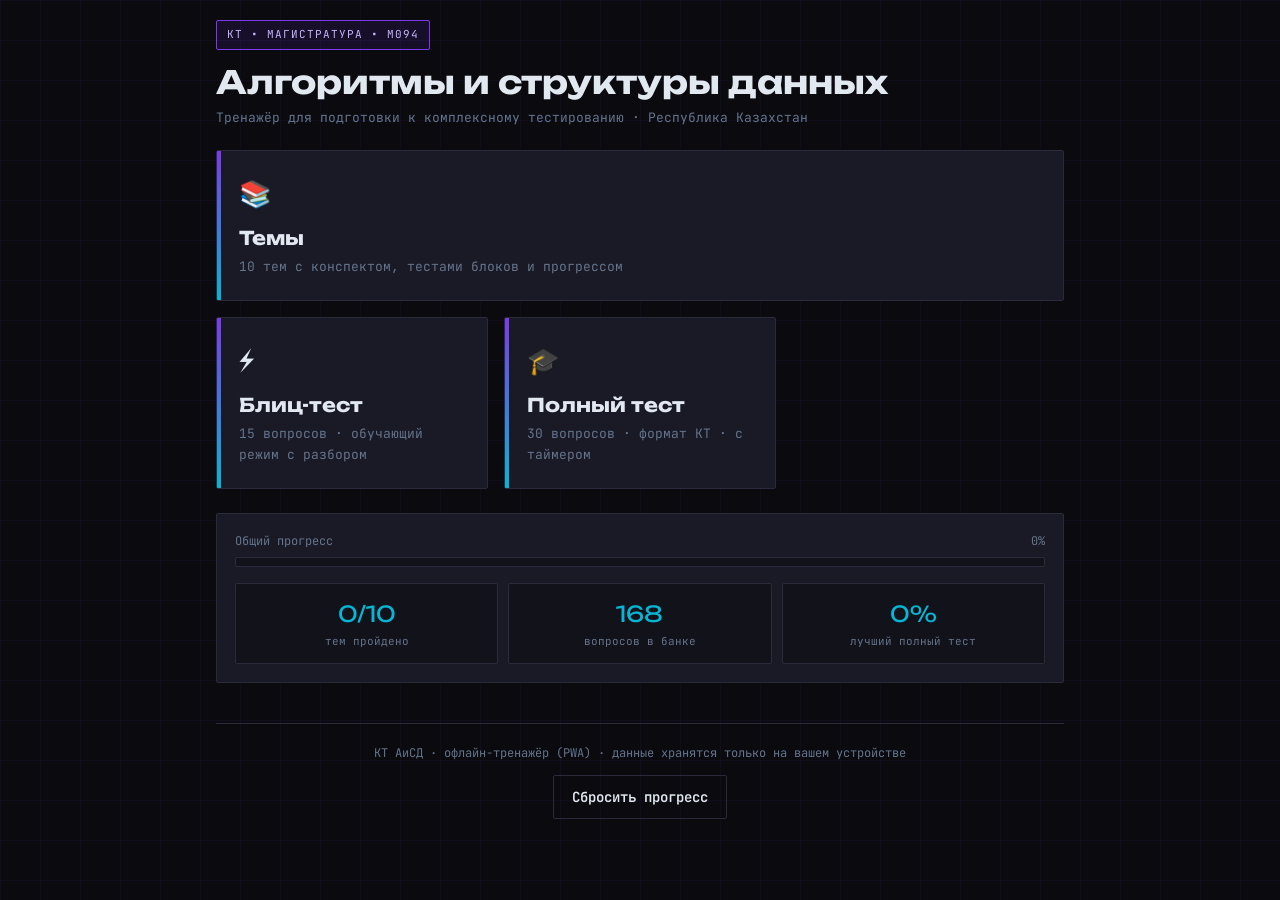
==== index.html @ 3e674fd8 "First commit" ====
<!DOCTYPE html>
<html lang="ru">
<head>
  <meta charset="UTF-8" />
  <meta name="viewport" content="width=device-width, initial-scale=1, viewport-fit=cover" />
  <title>КТ • Алгоритмы и структуры данных</title>
  <meta name="description" content="Подготовка к КТ в магистратуру РК, М094 — Алгоритмы и структуры данных." />

  <link rel="manifest" href="manifest.json" />
  <meta name="theme-color" content="#7c3aed" />
  <link rel="apple-touch-icon" href="icons/apple-touch-icon.png" />
  <meta name="apple-mobile-web-app-capable" content="yes" />
  <meta name="apple-mobile-web-app-title" content="КТ АиСД" />
  <meta name="apple-mobile-web-app-status-bar-style" content="black-translucent" />

  <link rel="preconnect" href="https://fonts.googleapis.com" />
  <link rel="preconnect" href="https://fonts.gstatic.com" crossorigin />
  <link href="https://fonts.googleapis.com/css2?family=JetBrains+Mono:wght@400;600;700&family=Unbounded:wght@600;700&display=swap" rel="stylesheet" />
  <link rel="stylesheet" href="css/styles.css" />
</head>
<body>
  <main class="container">
    <header>
      <span class="badge">КТ • Магистратура • М094</span>
      <h1 style="margin-top:12px">Алгоритмы и структуры данных</h1>
      <p class="subtitle">Тренажёр для подготовки к комплексному тестированию · Республика Казахстан</p>
    </header>

    <nav class="menu-grid">
      <a class="menu-card full" href="topics.html">
        <span class="mc-icon">📚</span>
        <div class="mc-title">Темы</div>
        <div class="mc-desc">10 тем с конспектом, тестами блоков и прогрессом</div>
      </a>
      <a class="menu-card" href="quiz.html?mode=blitz&count=15">
        <span class="mc-icon">⚡</span>
        <div class="mc-title">Блиц-тест</div>
        <div class="mc-desc">15 вопросов · обучающий режим с разбором</div>
      </a>
      <a class="menu-card" href="quiz.html?mode=full&count=30">
        <span class="mc-icon">🎓</span>
        <div class="mc-title">Полный тест</div>
        <div class="mc-desc">30 вопросов · формат КТ · с таймером</div>
      </a>
    </nav>

    <section class="card" style="margin-top:24px">
      <div class="progress-label"><span>Общий прогресс</span><span id="overall-pct">—</span></div>
      <div class="progress"><span id="overall-bar" style="width:0%"></span></div>
      <div class="stats">
        <div class="stat"><div class="num" id="stat-topics">—</div><div class="lbl">тем пройдено</div></div>
        <div class="stat"><div class="num" id="stat-questions">—</div><div class="lbl">вопросов в банке</div></div>
        <div class="stat"><div class="num" id="stat-best">—</div><div class="lbl">лучший полный тест</div></div>
      </div>
    </section>

    <footer class="footer">
      <div>КТ АиСД · офлайн-тренажёр (PWA) · данные хранятся только на вашем устройстве</div>
      <button class="btn btn-ghost" type="button" id="reset-btn">Сбросить прогресс</button>
    </footer>
  </main>

  <script type="module">
    import { loadTopicsWithCounts, loadQuestions } from './js/data-loader.js';
    import { computeOverallPercent, countCompletedTopics, getFullTestBest, resetAllProgress } from './js/progress.js';
    import './js/app.js'; // регистрирует service worker

    async function render() {
      try {
        const [topics, questions] = await Promise.all([loadTopicsWithCounts(), loadQuestions()]);
        const overall = computeOverallPercent(topics);
        document.getElementById('overall-pct').textContent = overall + '%';
        document.getElementById('overall-bar').style.width = overall + '%';
        document.getElementById('stat-topics').textContent = countCompletedTopics(topics) + '/' + topics.length;
        document.getElementById('stat-questions').textContent = questions.length;
        document.getElementById('stat-best').textContent = Math.round(getFullTestBest() * 100) + '%';
      } catch (e) {
        document.getElementById('overall-pct').textContent = 'ошибка';
        console.error(e);
      }
    }

    document.getElementById('reset-btn').addEventListener('click', () => {
      if (confirm('Сбросить весь прогресс (прочитанные блоки и результаты)?')) {
        resetAllProgress();
        render();
      }
    });

    render();
  </script>
</body>
</html>
---- css/styles.css ----
/* ============================================================
   КТ • Алгоритмы и структуры данных — дизайн-система
   Тёмная «техно»-тема. Только статика, без зависимостей.
   ============================================================ */

:root {
  --bg: #0a0a0f;
  --surface: #12121a;
  --card: #1a1a26;
  --border: #2a2a3a;
  --accent: #7c3aed;
  --accent2: #06b6d4;
  --green: #10b981;
  --red: #ef4444;
  --yellow: #f59e0b;
  --text: #e2e8f0;
  --muted: #64748b;

  --radius: 2px;
  --gap: 16px;
  --maxw: 880px;
  --tap: 44px; /* минимальный тач-таргет */

  --font-body: 'JetBrains Mono', ui-monospace, 'Cascadia Code', Consolas, monospace;
  --font-head: 'Unbounded', var(--font-body);
}

* { box-sizing: border-box; }

html { -webkit-text-size-adjust: 100%; }

body {
  margin: 0;
  background: var(--bg);
  color: var(--text);
  font-family: var(--font-body);
  font-size: 15px;
  line-height: 1.6;
  min-height: 100vh;
  -webkit-font-smoothing: antialiased;
  overflow-x: hidden;
}

/* Анимированная сетка на фоне */
body::before {
  content: "";
  position: fixed;
  inset: 0;
  z-index: -1;
  background-image:
    linear-gradient(rgba(124, 58, 237, 0.06) 1px, transparent 1px),
    linear-gradient(90deg, rgba(124, 58, 237, 0.06) 1px, transparent 1px);
  background-size: 40px 40px;
  animation: gridmove 24s linear infinite;
  pointer-events: none;
}
@keyframes gridmove {
  from { background-position: 0 0, 0 0; }
  to   { background-position: 40px 40px, 40px 40px; }
}
@media (prefers-reduced-motion: reduce) {
  body::before { animation: none; }
}

/* ---------- Layout ---------- */
.container {
  max-width: var(--maxw);
  margin: 0 auto;
  padding: 20px 16px 80px;
}

.topbar {
  position: sticky;
  top: 0;
  z-index: 30;
  display: flex;
  align-items: center;
  gap: 12px;
  padding: 12px 16px;
  background: rgba(10, 10, 15, 0.82);
  backdrop-filter: blur(10px);
  -webkit-backdrop-filter: blur(10px);
  border-bottom: 1px solid var(--border);
}
.topbar .back {
  display: inline-flex;
  align-items: center;
  justify-content: center;
  min-width: var(--tap);
  min-height: var(--tap);
  color: var(--text);
  text-decoration: none;
  font-size: 20px;
  border: 1px solid var(--border);
  border-radius: var(--radius);
  background: var(--card);
}
.topbar .title {
  font-family: var(--font-head);
  font-size: 14px;
  font-weight: 600;
  letter-spacing: 0.3px;
  overflow: hidden;
  text-overflow: ellipsis;
  white-space: nowrap;
}

/* ---------- Typography ---------- */
h1, h2, h3 { font-family: var(--font-head); line-height: 1.25; font-weight: 700; }
h1 { font-size: clamp(22px, 5vw, 32px); margin: 0 0 6px; }
h2 { font-size: clamp(18px, 4vw, 22px); margin: 22px 0 10px; }
h3 { font-size: 16px; margin: 16px 0 8px; color: var(--accent2); }
a { color: var(--accent2); }
.muted { color: var(--muted); }
.center { text-align: center; }

.badge {
  display: inline-block;
  font-size: 11px;
  letter-spacing: 1px;
  text-transform: uppercase;
  padding: 5px 10px;
  border: 1px solid var(--accent);
  border-radius: var(--radius);
  color: #c4b5fd;
  background: rgba(124, 58, 237, 0.12);
}

.subtitle { color: var(--muted); margin: 4px 0 0; font-size: 13px; }

/* ---------- Cards ---------- */
.card {
  background: var(--card);
  border: 1px solid var(--border);
  border-radius: var(--radius);
  padding: 18px;
  margin-bottom: var(--gap);
  transition: border-color .2s ease, transform .2s ease, box-shadow .2s ease;
}
.card:hover { border-color: var(--accent); }

/* Большие кнопки-карточки главного меню */
.menu-grid { display: grid; gap: var(--gap); margin-top: 22px; }
.menu-card {
  display: block;
  text-decoration: none;
  color: var(--text);
  background: var(--card);
  border: 1px solid var(--border);
  border-radius: var(--radius);
  padding: 22px;
  min-height: var(--tap);
  position: relative;
  overflow: hidden;
  transition: border-color .2s, transform .15s, box-shadow .2s;
}
.menu-card::after {
  content: "";
  position: absolute;
  left: 0; top: 0; bottom: 0;
  width: 4px;
  background: linear-gradient(180deg, var(--accent), var(--accent2));
}
.menu-card:hover { border-color: var(--accent); transform: translateY(-2px); box-shadow: 0 8px 30px rgba(124,58,237,.18); }
.menu-card:active { transform: translateY(0); }
.menu-card .mc-title { font-family: var(--font-head); font-size: 19px; font-weight: 700; margin-bottom: 4px; }
.menu-card .mc-desc { color: var(--muted); font-size: 13px; }
.menu-card .mc-icon { font-size: 26px; margin-bottom: 8px; display: block; }

/* ---------- Buttons ---------- */
.btn {
  display: inline-flex;
  align-items: center;
  justify-content: center;
  gap: 8px;
  min-height: var(--tap);
  padding: 12px 18px;
  font-family: var(--font-body);
  font-size: 14px;
  font-weight: 600;
  color: var(--text);
  background: var(--surface);
  border: 1px solid var(--border);
  border-radius: var(--radius);
  cursor: pointer;
  text-decoration: none;
  transition: border-color .2s, background .2s, transform .1s;
  -webkit-tap-highlight-color: transparent;
}
.btn:hover { border-color: var(--accent); }
.btn:active { transform: scale(.98); }
.btn:disabled { opacity: .4; cursor: not-allowed; }
.btn-primary {
  background: linear-gradient(135deg, var(--accent), var(--accent2));
  border: none;
  color: #fff;
}
.btn-primary:hover { filter: brightness(1.08); }
.btn-ghost { background: transparent; }
.btn-block { width: 100%; }
.btn-row { display: flex; gap: 12px; flex-wrap: wrap; }

/* ---------- Progress bar ---------- */
.progress {
  height: 10px;
  background: var(--surface);
  border: 1px solid var(--border);
  border-radius: var(--radius);
  overflow: hidden;
}
.progress > span {
  display: block;
  height: 100%;
  width: 0;
  background: linear-gradient(90deg, var(--accent), var(--accent2));
  transition: width .4s ease;
}
.progress-label {
  display: flex;
  justify-content: space-between;
  font-size: 12px;
  color: var(--muted);
  margin-bottom: 6px;
}

/* ---------- Stats grid ---------- */
.stats { display: grid; grid-template-columns: repeat(3, 1fr); gap: 10px; margin-top: 16px; }
.stat {
  background: var(--surface);
  border: 1px solid var(--border);
  border-radius: var(--radius);
  padding: 12px;
  text-align: center;
}
.stat .num { font-family: var(--font-head); font-size: 22px; color: var(--accent2); }
.stat .lbl { font-size: 11px; color: var(--muted); margin-top: 2px; }

/* ---------- Topic list ---------- */
.topic-card { display: block; text-decoration: none; color: var(--text); }
.topic-card .row { display: flex; align-items: baseline; gap: 10px; }
.topic-card .tnum {
  font-family: var(--font-head);
  font-size: 13px;
  color: var(--accent);
  border: 1px solid var(--border);
  border-radius: var(--radius);
  padding: 2px 8px;
  flex: 0 0 auto;
}
.topic-card .ttitle { font-weight: 600; font-size: 15px; }
.topic-card .meta { font-size: 12px; color: var(--muted); margin-top: 8px; display: flex; gap: 14px; flex-wrap: wrap; }

/* ---------- Markdown content ---------- */
.md { font-size: 14.5px; }
.md p { margin: 10px 0; }
.md ul, .md ol { padding-left: 22px; margin: 10px 0; }
.md li { margin: 4px 0; }
.md strong { color: #fff; }
.md code {
  font-family: var(--font-body);
  background: var(--bg);
  border: 1px solid var(--border);
  border-radius: var(--radius);
  padding: 1px 5px;
  font-size: 13px;
  color: var(--accent2);
}
.md pre {
  background: var(--bg);
  border: 1px solid var(--border);
  border-left: 3px solid var(--accent);
  border-radius: var(--radius);
  padding: 12px 14px;
  overflow-x: auto;
  margin: 12px 0;
  -webkit-overflow-scrolling: touch;
}
.md pre code { background: none; border: none; padding: 0; color: var(--text); white-space: pre; }
.md table { border-collapse: collapse; width: 100%; margin: 12px 0; font-size: 13px; display: block; overflow-x: auto; }
.md th, .md td { border: 1px solid var(--border); padding: 6px 10px; text-align: left; }
.md th { background: var(--surface); color: var(--accent2); }
.md h3 { color: var(--accent2); }

/* ---------- Block (topic page) ---------- */
.block {
  background: var(--card);
  border: 1px solid var(--border);
  border-radius: var(--radius);
  padding: 18px;
  margin-bottom: var(--gap);
}
.block-head { display: flex; align-items: center; gap: 10px; justify-content: space-between; }
.block-head h2 { margin: 0; font-size: 17px; }
.read-flag {
  font-size: 11px;
  color: var(--green);
  border: 1px solid var(--green);
  border-radius: var(--radius);
  padding: 2px 8px;
  white-space: nowrap;
  opacity: 0;
  transition: opacity .3s;
}
.block.read .read-flag { opacity: 1; }
.block-actions { display: flex; gap: 10px; flex-wrap: wrap; margin-top: 14px; }

.notice {
  background: rgba(245, 158, 11, 0.1);
  border: 1px solid var(--yellow);
  border-radius: var(--radius);
  padding: 12px 14px;
  font-size: 13px;
  color: #fcd34d;
  margin-bottom: var(--gap);
}

.sticky-cta {
  position: sticky;
  top: 64px;
  z-index: 20;
  background: rgba(10, 10, 15, 0.9);
  backdrop-filter: blur(8px);
  -webkit-backdrop-filter: blur(8px);
  padding: 12px 0;
  margin-bottom: 8px;
}

/* ---------- Quiz ---------- */
.quiz-head {
  display: flex;
  align-items: center;
  justify-content: space-between;
  gap: 12px;
  margin-bottom: 12px;
}
.timer { font-family: var(--font-head); font-size: 16px; color: var(--accent2); }
.timer.warn { color: var(--yellow); }
.timer.danger { color: var(--red); animation: pulse 1s infinite; }
@keyframes pulse { 50% { opacity: .5; } }

.q-text { font-size: 16px; line-height: 1.5; margin: 12px 0 16px; }
.q-fig-note {
  font-size: 12px;
  color: var(--yellow);
  border: 1px dashed var(--yellow);
  border-radius: var(--radius);
  padding: 6px 10px;
  margin-bottom: 12px;
}

.options { display: grid; gap: 10px; }
.option {
  display: flex;
  align-items: center;
  gap: 12px;
  width: 100%;
  text-align: left;
  min-height: var(--tap);
  padding: 12px 14px;
  background: var(--surface);
  border: 1px solid var(--border);
  border-radius: var(--radius);
  color: var(--text);
  font-family: var(--font-body);
  font-size: 14px;
  cursor: pointer;
  transition: border-color .15s, background .15s;
  -webkit-tap-highlight-color: transparent;
}
.option:hover { border-color: var(--accent); }
.option .letter {
  flex: 0 0 auto;
  width: 28px; height: 28px;
  display: inline-flex; align-items: center; justify-content: center;
  border: 1px solid var(--border);
  border-radius: var(--radius);
  font-weight: 700;
  color: var(--accent);
}
.option .otext { flex: 1; }
.option.selected { border-color: var(--accent); background: rgba(124, 58, 237, 0.14); }
.option.selected .letter { background: var(--accent); color: #fff; border-color: var(--accent); }
.option.correct { border-color: var(--green); background: rgba(16, 185, 129, 0.14); }
.option.correct .letter { background: var(--green); color: #04231a; border-color: var(--green); }
.option.wrong { border-color: var(--red); background: rgba(239, 68, 68, 0.14); }
.option.wrong .letter { background: var(--red); color: #2a0606; border-color: var(--red); }
.option:disabled { cursor: default; }

.explain {
  margin-top: 14px;
  padding: 14px;
  background: var(--surface);
  border: 1px solid var(--border);
  border-left: 3px solid var(--accent2);
  border-radius: var(--radius);
  font-size: 13.5px;
}
.explain .lbl { color: var(--accent2); font-weight: 700; display: block; margin-bottom: 6px; font-size: 12px; text-transform: uppercase; letter-spacing: 1px; }
.code-block {
  font-family: var(--font-body);
  background: var(--bg);
  border: 1px solid var(--border);
  border-left: 3px solid var(--accent);
  border-radius: var(--radius);
  padding: 12px 14px;
  overflow-x: auto;
  white-space: pre;
  font-size: 13px;
  margin: 10px 0;
  -webkit-overflow-scrolling: touch;
}

.quiz-nav { display: flex; justify-content: space-between; gap: 12px; margin-top: 20px; }

/* ---------- Result screen ---------- */
.result-score {
  font-family: var(--font-head);
  font-size: 52px;
  text-align: center;
  background: linear-gradient(135deg, var(--accent), var(--accent2));
  -webkit-background-clip: text;
  background-clip: text;
  -webkit-text-fill-color: transparent;
  margin: 8px 0;
}
.result-sub { text-align: center; color: var(--muted); margin-bottom: 18px; }
.review-item {
  border: 1px solid var(--border);
  border-radius: var(--radius);
  padding: 14px;
  margin-bottom: 12px;
  background: var(--card);
}
.review-item.ok { border-left: 3px solid var(--green); }
.review-item.no { border-left: 3px solid var(--red); }
.review-item .ri-q { font-weight: 600; margin-bottom: 8px; }
.review-item .ri-tag { font-size: 11px; padding: 2px 7px; border-radius: var(--radius); margin-left: 6px; }
.ri-tag.ok { color: var(--green); border: 1px solid var(--green); }
.ri-tag.no { color: var(--red); border: 1px solid var(--red); }
.ri-ans { font-size: 13px; margin: 3px 0; }

/* ---------- Footer / settings ---------- */
.footer { margin-top: 40px; padding-top: 20px; border-top: 1px solid var(--border); text-align: center; font-size: 12px; color: var(--muted); }
.footer .btn { margin-top: 12px; }

.loading, .error-box { text-align: center; padding: 40px 16px; color: var(--muted); }
.error-box { color: var(--red); }
.spinner {
  width: 34px; height: 34px; margin: 0 auto 14px;
  border: 3px solid var(--border);
  border-top-color: var(--accent);
  border-radius: 50%;
  animation: spin .8s linear infinite;
}
@keyframes spin { to { transform: rotate(360deg); } }

/* iOS standalone safe areas */
@supports (padding: max(0px)) {
  .topbar { padding-top: max(12px, env(safe-area-inset-top)); }
  .container { padding-bottom: max(80px, env(safe-area-inset-bottom)); }
}

@media (min-width: 620px) {
  .menu-grid { grid-template-columns: repeat(3, 1fr); }
  .menu-card.full { grid-column: 1 / -1; }
}
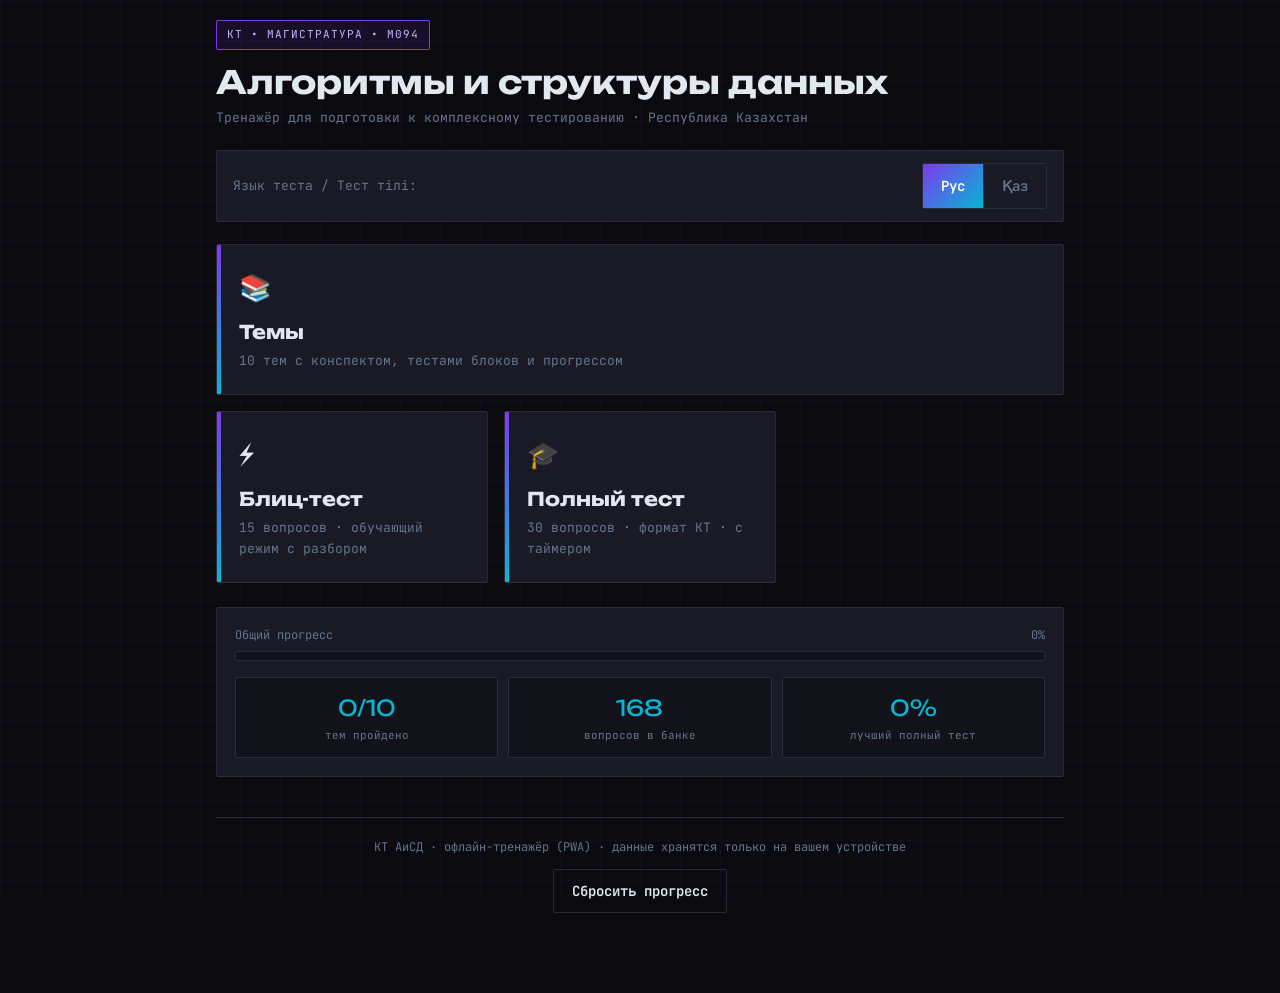
==== commit 14ae3c25: "Добавлен выбор языка (рус/каз) для блица и полного теста - data/ads_question_kz_bank.json: казахский" ====
--- a/index.html
+++ b/index.html
@@ -26,18 +26,26 @@
       <p class="subtitle">Тренажёр для подготовки к комплексному тестированию · Республика Казахстан</p>
     </header>
 
+    <div class="lang-switch" role="group" aria-label="Язык теста">
+      <span class="lang-switch-label">Язык теста / Тест тілі:</span>
+      <div class="seg">
+        <button type="button" class="seg-btn" data-lang="ru">Рус</button>
+        <button type="button" class="seg-btn" data-lang="kk">Қаз</button>
+      </div>
+    </div>
+
     <nav class="menu-grid">
       <a class="menu-card full" href="topics.html">
         <span class="mc-icon">📚</span>
         <div class="mc-title">Темы</div>
         <div class="mc-desc">10 тем с конспектом, тестами блоков и прогрессом</div>
       </a>
-      <a class="menu-card" href="quiz.html?mode=blitz&count=15">
+      <a class="menu-card" id="card-blitz" href="quiz.html?mode=blitz&count=15">
         <span class="mc-icon">⚡</span>
         <div class="mc-title">Блиц-тест</div>
         <div class="mc-desc">15 вопросов · обучающий режим с разбором</div>
       </a>
-      <a class="menu-card" href="quiz.html?mode=full&count=30">
+      <a class="menu-card" id="card-full" href="quiz.html?mode=full&count=30">
         <span class="mc-icon">🎓</span>
         <div class="mc-title">Полный тест</div>
         <div class="mc-desc">30 вопросов · формат КТ · с таймером</div>
@@ -61,9 +69,26 @@
   </main>
 
   <script type="module">
-    import { loadTopicsWithCounts, loadQuestions } from './js/data-loader.js';
+    import { loadTopicsWithCounts, loadQuestions, normalizeLang } from './js/data-loader.js';
     import { computeOverallPercent, countCompletedTopics, getFullTestBest, resetAllProgress } from './js/progress.js';
     import './js/app.js'; // регистрирует service worker
+
+    /* ---------- Выбор языка теста (блиц / полный) ---------- */
+    const LANG_KEY = 'kt-quiz-lang';
+    function getLang() { return normalizeLang(localStorage.getItem(LANG_KEY) || 'ru'); }
+    function applyLang(lang) {
+      lang = normalizeLang(lang);
+      localStorage.setItem(LANG_KEY, lang);
+      document.querySelectorAll('.seg-btn').forEach((b) =>
+        b.classList.toggle('active', b.dataset.lang === lang)
+      );
+      document.getElementById('card-blitz').href = `quiz.html?mode=blitz&count=15&lang=${lang}`;
+      document.getElementById('card-full').href = `quiz.html?mode=full&count=30&lang=${lang}`;
+    }
+    document.querySelectorAll('.seg-btn').forEach((b) =>
+      b.addEventListener('click', () => applyLang(b.dataset.lang))
+    );
+    applyLang(getLang());
 
     async function render() {
       try {
--- a/css/styles.css
+++ b/css/styles.css
@@ -140,6 +140,39 @@
 .card:hover { border-color: var(--accent); }
 
 /* Большие кнопки-карточки главного меню */
+/* ---------- Переключатель языка теста ---------- */
+.lang-switch {
+  display: flex;
+  align-items: center;
+  justify-content: space-between;
+  gap: 12px;
+  flex-wrap: wrap;
+  margin-top: 22px;
+  padding: 12px 16px;
+  background: var(--card);
+  border: 1px solid var(--border);
+  border-radius: var(--radius);
+}
+.lang-switch-label { color: var(--muted); font-size: 13px; }
+.seg { display: inline-flex; border: 1px solid var(--border); border-radius: var(--radius); overflow: hidden; }
+.seg-btn {
+  min-height: var(--tap);
+  padding: 8px 18px;
+  font-family: var(--font-body);
+  font-size: 14px;
+  font-weight: 600;
+  color: var(--muted);
+  background: transparent;
+  border: none;
+  cursor: pointer;
+  transition: background .15s, color .15s;
+}
+.seg-btn + .seg-btn { border-left: 1px solid var(--border); }
+.seg-btn.active {
+  color: #fff;
+  background: linear-gradient(135deg, var(--accent), var(--accent2));
+}
+
 .menu-grid { display: grid; gap: var(--gap); margin-top: 22px; }
 .menu-card {
   display: block;
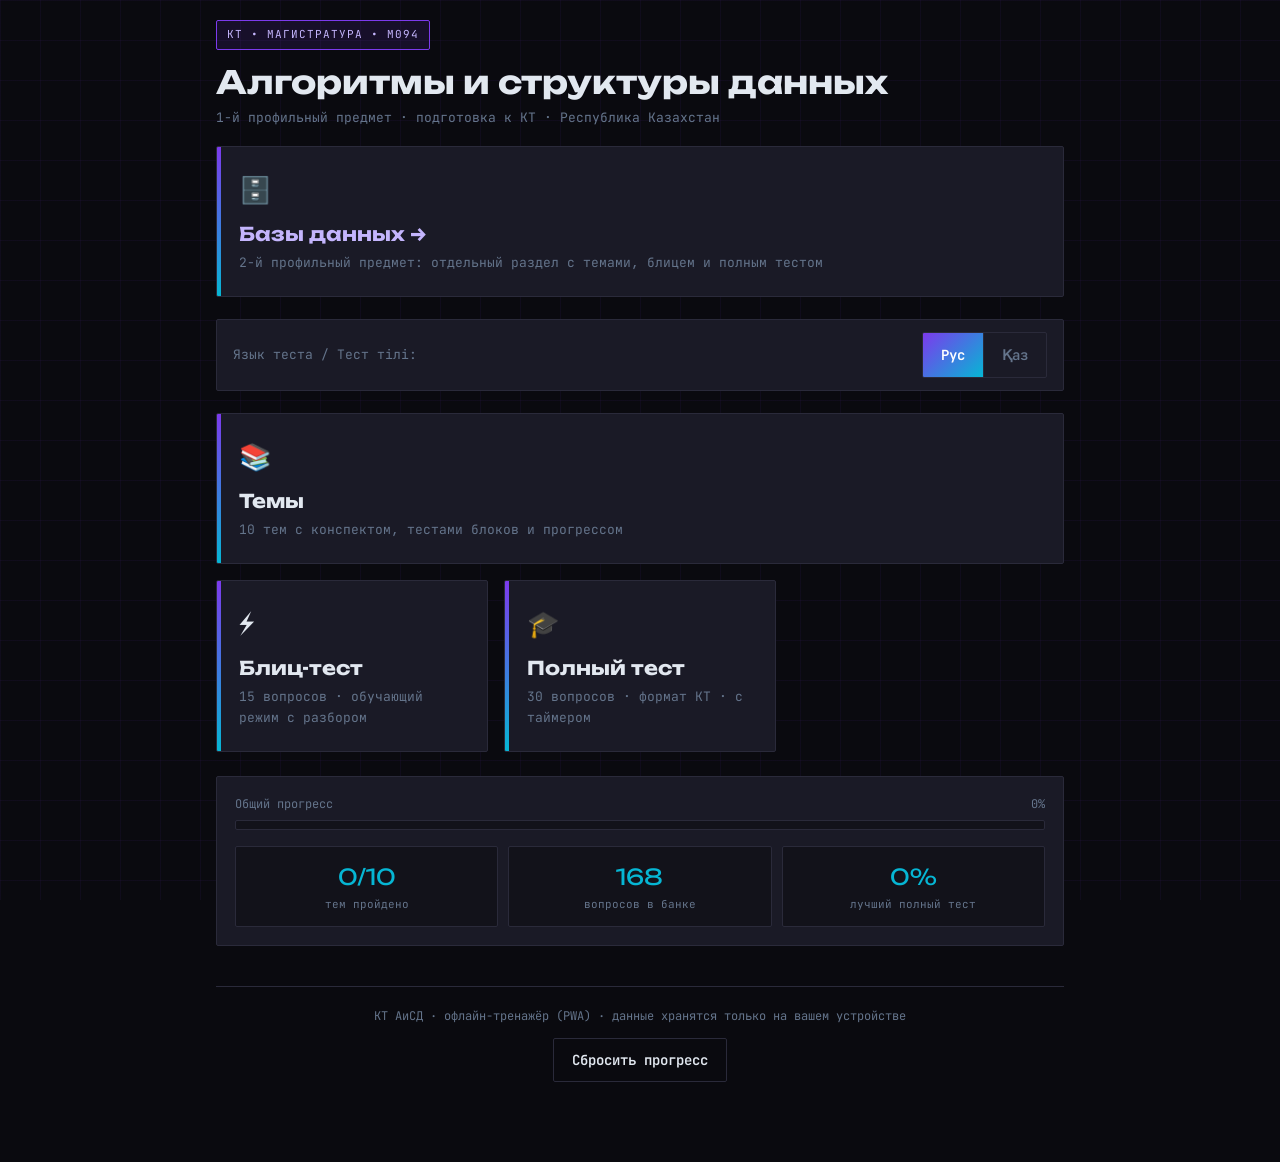
==== commit 94819cef: "Добавлен раздел «Базы данных» (16 тем, блиц и полный тест) Новый предмет db с той же архитектурой, ч" ====
--- a/index.html
+++ b/index.html
@@ -23,8 +23,14 @@
     <header>
       <span class="badge">КТ • Магистратура • М094</span>
       <h1 style="margin-top:12px">Алгоритмы и структуры данных</h1>
-      <p class="subtitle">Тренажёр для подготовки к комплексному тестированию · Республика Казахстан</p>
+      <p class="subtitle">1-й профильный предмет · подготовка к КТ · Республика Казахстан</p>
     </header>
+
+    <a class="menu-card full subject-link" href="databases.html">
+      <span class="mc-icon">🗄️</span>
+      <div class="mc-title">Базы данных →</div>
+      <div class="mc-desc">2-й профильный предмет: отдельный раздел с темами, блицем и полным тестом</div>
+    </a>
 
     <div class="lang-switch" role="group" aria-label="Язык теста">
       <span class="lang-switch-label">Язык теста / Тест тілі:</span>
--- a/css/styles.css
+++ b/css/styles.css
@@ -466,11 +466,27 @@
 }
 .review-item.ok { border-left: 3px solid var(--green); }
 .review-item.no { border-left: 3px solid var(--red); }
+.review-item.partial { border-left: 3px solid var(--yellow); }
 .review-item .ri-q { font-weight: 600; margin-bottom: 8px; }
-.review-item .ri-tag { font-size: 11px; padding: 2px 7px; border-radius: var(--radius); margin-left: 6px; }
+.review-item .ri-tag { font-size: 11px; padding: 2px 7px; border-radius: var(--radius); margin-left: 6px; white-space: nowrap; }
 .ri-tag.ok { color: var(--green); border: 1px solid var(--green); }
 .ri-tag.no { color: var(--red); border: 1px solid var(--red); }
+.ri-tag.partial { color: var(--yellow); border: 1px solid var(--yellow); }
 .ri-ans { font-size: 13px; margin: 3px 0; }
+
+/* подсказка для вопросов с множественным выбором (БД) */
+.q-multi-hint {
+  font-size: 12px;
+  color: var(--accent2);
+  border: 1px dashed var(--accent2);
+  border-radius: var(--radius);
+  padding: 6px 10px;
+  margin-bottom: 12px;
+}
+
+/* карточка перехода в другой раздел (предмет) */
+.subject-link { margin-top: 18px; }
+.subject-link .mc-title { color: #c4b5fd; }
 
 /* ---------- Footer / settings ---------- */
 .footer { margin-top: 40px; padding-top: 20px; border-top: 1px solid var(--border); text-align: center; font-size: 12px; color: var(--muted); }
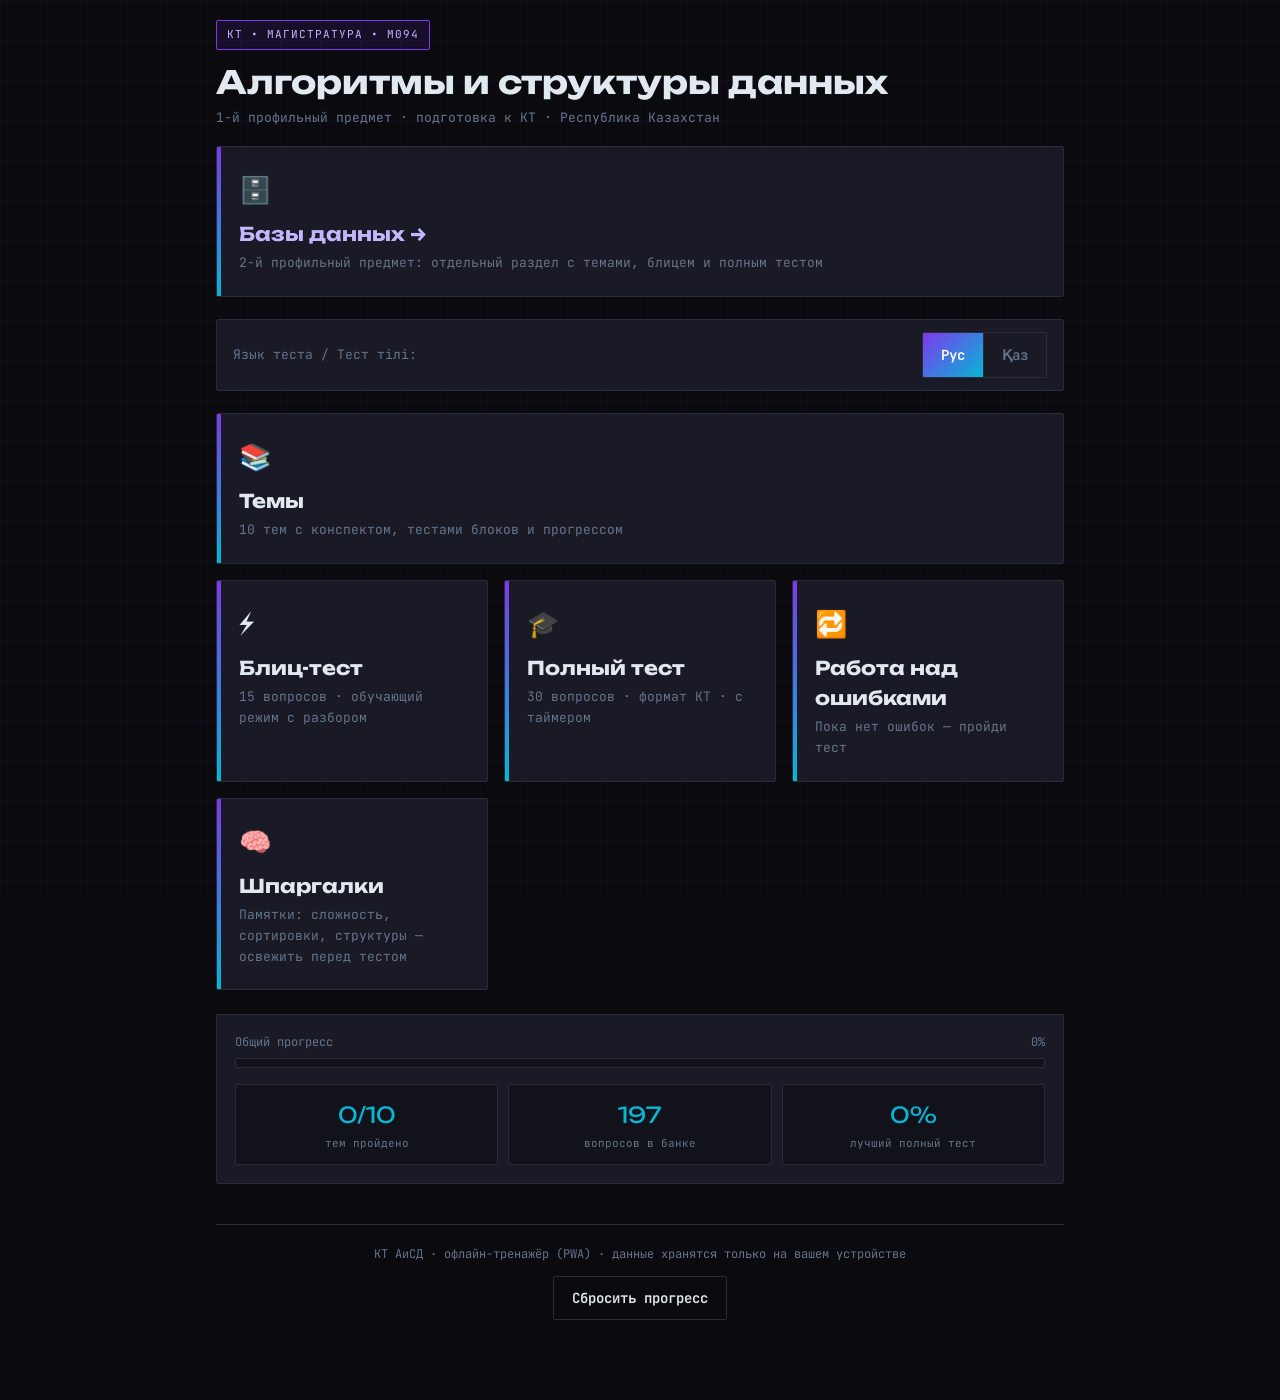
==== commit 426daf58: "Фичи подготовки: шпаргалки, работа над ошибками, перемешивание, горячие клавиши, история + CLAUDE.md" ====
--- a/index.html
+++ b/index.html
@@ -56,6 +56,16 @@
         <div class="mc-title">Полный тест</div>
         <div class="mc-desc">30 вопросов · формат КТ · с таймером</div>
       </a>
+      <a class="menu-card" id="card-mistakes" href="quiz.html?mode=mistakes&count=20">
+        <span class="mc-icon">🔁</span>
+        <div class="mc-title">Работа над ошибками</div>
+        <div class="mc-desc" id="mistakes-desc">Повтор вопросов, в которых ты ошибался</div>
+      </a>
+      <a class="menu-card" href="cheatsheets.html">
+        <span class="mc-icon">🧠</span>
+        <div class="mc-title">Шпаргалки</div>
+        <div class="mc-desc">Памятки: сложность, сортировки, структуры — освежить перед тестом</div>
+      </a>
     </nav>
 
     <section class="card" style="margin-top:24px">
@@ -68,6 +78,11 @@
       </div>
     </section>
 
+    <section class="card" id="history-card" style="margin-top:16px; display:none">
+      <div class="progress-label"><span>📊 Последние результаты</span><span id="hist-last">—</span></div>
+      <div class="hist-chart" id="hist-chart"></div>
+    </section>
+
     <footer class="footer">
       <div>КТ АиСД · офлайн-тренажёр (PWA) · данные хранятся только на вашем устройстве</div>
       <button class="btn btn-ghost" type="button" id="reset-btn">Сбросить прогресс</button>
@@ -76,8 +91,8 @@
 
   <script type="module">
     import { loadTopicsWithCounts, loadQuestions, normalizeLang } from './js/data-loader.js';
-    import { computeOverallPercent, countCompletedTopics, getFullTestBest, resetAllProgress } from './js/progress.js';
-    import './js/app.js'; // регистрирует service worker
+    import { computeOverallPercent, countCompletedTopics, getFullTestBest, resetAllProgress, getHistory, getMistakes } from './js/progress.js';
+    import { renderHistoryChart } from './js/app.js'; // + регистрирует service worker
 
     /* ---------- Выбор языка теста (блиц / полный) ---------- */
     const LANG_KEY = 'kt-quiz-lang';
@@ -105,6 +120,15 @@
         document.getElementById('stat-topics').textContent = countCompletedTopics(topics) + '/' + topics.length;
         document.getElementById('stat-questions').textContent = questions.length;
         document.getElementById('stat-best').textContent = Math.round(getFullTestBest() * 100) + '%';
+
+        renderHistoryChart(getHistory(), {
+          card: document.getElementById('history-card'),
+          chart: document.getElementById('hist-chart'),
+          last: document.getElementById('hist-last'),
+        });
+        const mc = getMistakes().length;
+        document.getElementById('mistakes-desc').textContent =
+          mc ? `${mc} вопрос${mc % 10 === 1 && mc % 100 !== 11 ? '' : 'ов'} на повтор` : 'Пока нет ошибок — пройди тест';
       } catch (e) {
         document.getElementById('overall-pct').textContent = 'ошибка';
         console.error(e);
--- a/css/styles.css
+++ b/css/styles.css
@@ -372,6 +372,18 @@
 @keyframes pulse { 50% { opacity: .5; } }
 
 .q-text { font-size: 16px; line-height: 1.5; margin: 12px 0 16px; }
+.q-figure {
+  margin: 14px 0;
+  text-align: center;
+}
+.q-figure img {
+  max-width: 100%;
+  height: auto;
+  border: 1px solid var(--border);
+  border-radius: var(--radius);
+  background: #fff;
+  padding: 8px;
+}
 .q-fig-note {
   font-size: 12px;
   color: var(--yellow);
@@ -380,6 +392,13 @@
   padding: 6px 10px;
   margin-bottom: 12px;
 }
+.q-figure figcaption {
+  font-size: 12.5px;
+  color: var(--muted);
+  margin-top: 6px;
+  line-height: 1.45;
+}
+.block-figure { margin: 16px 0; }
 
 .options { display: grid; gap: 10px; }
 .option {
@@ -430,20 +449,122 @@
 }
 .explain .lbl { color: var(--accent2); font-weight: 700; display: block; margin-bottom: 6px; font-size: 12px; text-transform: uppercase; letter-spacing: 1px; }
 .code-block {
-  font-family: var(--font-body);
+  font-family: ui-monospace, "SF Mono", "Cascadia Code", "JetBrains Mono", Consolas, "Liberation Mono", monospace;
   background: var(--bg);
   border: 1px solid var(--border);
   border-left: 3px solid var(--accent);
   border-radius: var(--radius);
   padding: 12px 14px;
   overflow-x: auto;
-  white-space: pre;
+  white-space: pre-wrap;
+  word-break: break-word;
+  line-height: 1.55;
   font-size: 13px;
   margin: 10px 0;
   -webkit-overflow-scrolling: touch;
 }
 
+/* таблица внутри текста вопроса */
+.q-table-wrap { overflow-x: auto; margin: 12px 0; -webkit-overflow-scrolling: touch; }
+.q-table {
+  border-collapse: collapse;
+  width: 100%;
+  font-size: 13.5px;
+}
+.q-table th, .q-table td {
+  border: 1px solid var(--border);
+  padding: 6px 10px;
+  text-align: left;
+  white-space: nowrap;
+}
+.q-table thead th {
+  background: var(--bg);
+  color: var(--accent2);
+  font-weight: 700;
+}
+
+/* навигатор по вопросам (переход на любой вопрос по номеру) */
+.qnav-grid { display: flex; flex-wrap: wrap; gap: 6px; margin: 14px 0 4px; }
+.qnav-cell {
+  min-width: 34px;
+  height: 34px;
+  padding: 0 6px;
+  border-radius: 8px;
+  border: 1px solid var(--border);
+  background: var(--card);
+  color: var(--muted);
+  font-size: 13px;
+  font-family: var(--font-body);
+  cursor: pointer;
+  transition: border-color .15s, color .15s, background .15s;
+}
+.qnav-cell:hover { border-color: var(--accent2); color: var(--text); }
+.qnav-cell.answered { color: var(--text); border-color: var(--accent2); background: rgba(6, 182, 212, 0.10); }
+.qnav-cell.current {
+  border-color: var(--accent);
+  color: var(--accent);
+  font-weight: 700;
+  box-shadow: 0 0 0 2px rgba(124, 58, 237, 0.30);
+}
+
 .quiz-nav { display: flex; justify-content: space-between; gap: 12px; margin-top: 20px; }
+
+/* подсказка по горячим клавишам */
+.kbd-hint { margin-top: 12px; font-size: 12px; text-align: center; }
+kbd {
+  font-family: var(--font-body);
+  font-size: 11px;
+  border: 1px solid var(--border);
+  border-bottom-width: 2px;
+  border-radius: 5px;
+  padding: 1px 5px;
+  background: var(--bg);
+  color: var(--text);
+}
+
+/* блок «повторить темы с ошибками» на экране результата */
+.review-topics { margin-top: 16px; }
+.topic-err-list { display: flex; flex-direction: column; gap: 6px; }
+.topic-err {
+  display: flex; align-items: center; justify-content: space-between; gap: 10px;
+  padding: 9px 12px; border: 1px solid var(--border); border-left: 3px solid var(--yellow);
+  border-radius: var(--radius); color: var(--text); text-decoration: none;
+}
+.topic-err:hover { border-color: var(--accent); }
+.topic-err .te-count { color: var(--yellow); font-size: 12px; white-space: nowrap; }
+
+/* мини-график истории результатов */
+.hist-chart {
+  display: flex; align-items: flex-end; gap: 5px;
+  height: 90px; margin-top: 10px;
+}
+.hist-bar {
+  flex: 1; min-width: 6px; border-radius: 4px 4px 0 0;
+  background: var(--muted); position: relative; display: flex; justify-content: center;
+  align-items: flex-start; transition: filter .15s;
+}
+.hist-bar span { font-size: 9px; color: var(--text); margin-top: -13px; opacity: .65; }
+.hist-bar.good { background: linear-gradient(180deg, var(--green), color-mix(in srgb, var(--green) 55%, transparent)); }
+.hist-bar.mid  { background: linear-gradient(180deg, var(--yellow), color-mix(in srgb, var(--yellow) 55%, transparent)); }
+.hist-bar.low  { background: linear-gradient(180deg, var(--red), color-mix(in srgb, var(--red) 55%, transparent)); }
+.hist-bar:hover { filter: brightness(1.15); }
+
+/* карточки-шпаргалки (cheatsheets.html) */
+.cheat-card {
+  border: 1px solid var(--border); border-radius: var(--radius);
+  background: var(--card); margin-bottom: 10px; overflow: hidden;
+}
+.cheat-card > summary {
+  cursor: pointer; list-style: none; padding: 14px 16px;
+  font-family: var(--font-head); font-size: 15px; font-weight: 600;
+  display: flex; align-items: center; gap: 10px;
+}
+.cheat-card > summary::-webkit-details-marker { display: none; }
+.cheat-card > summary::after { content: '▾'; margin-left: auto; color: var(--muted); transition: transform .15s; }
+.cheat-card[open] > summary::after { transform: rotate(180deg); }
+.cheat-card[open] > summary { border-bottom: 1px solid var(--border); }
+.cheat-card .cs-emoji { font-size: 18px; }
+.cheat-card .md { padding: 4px 16px 16px; }
 
 /* ---------- Result screen ---------- */
 .result-score {
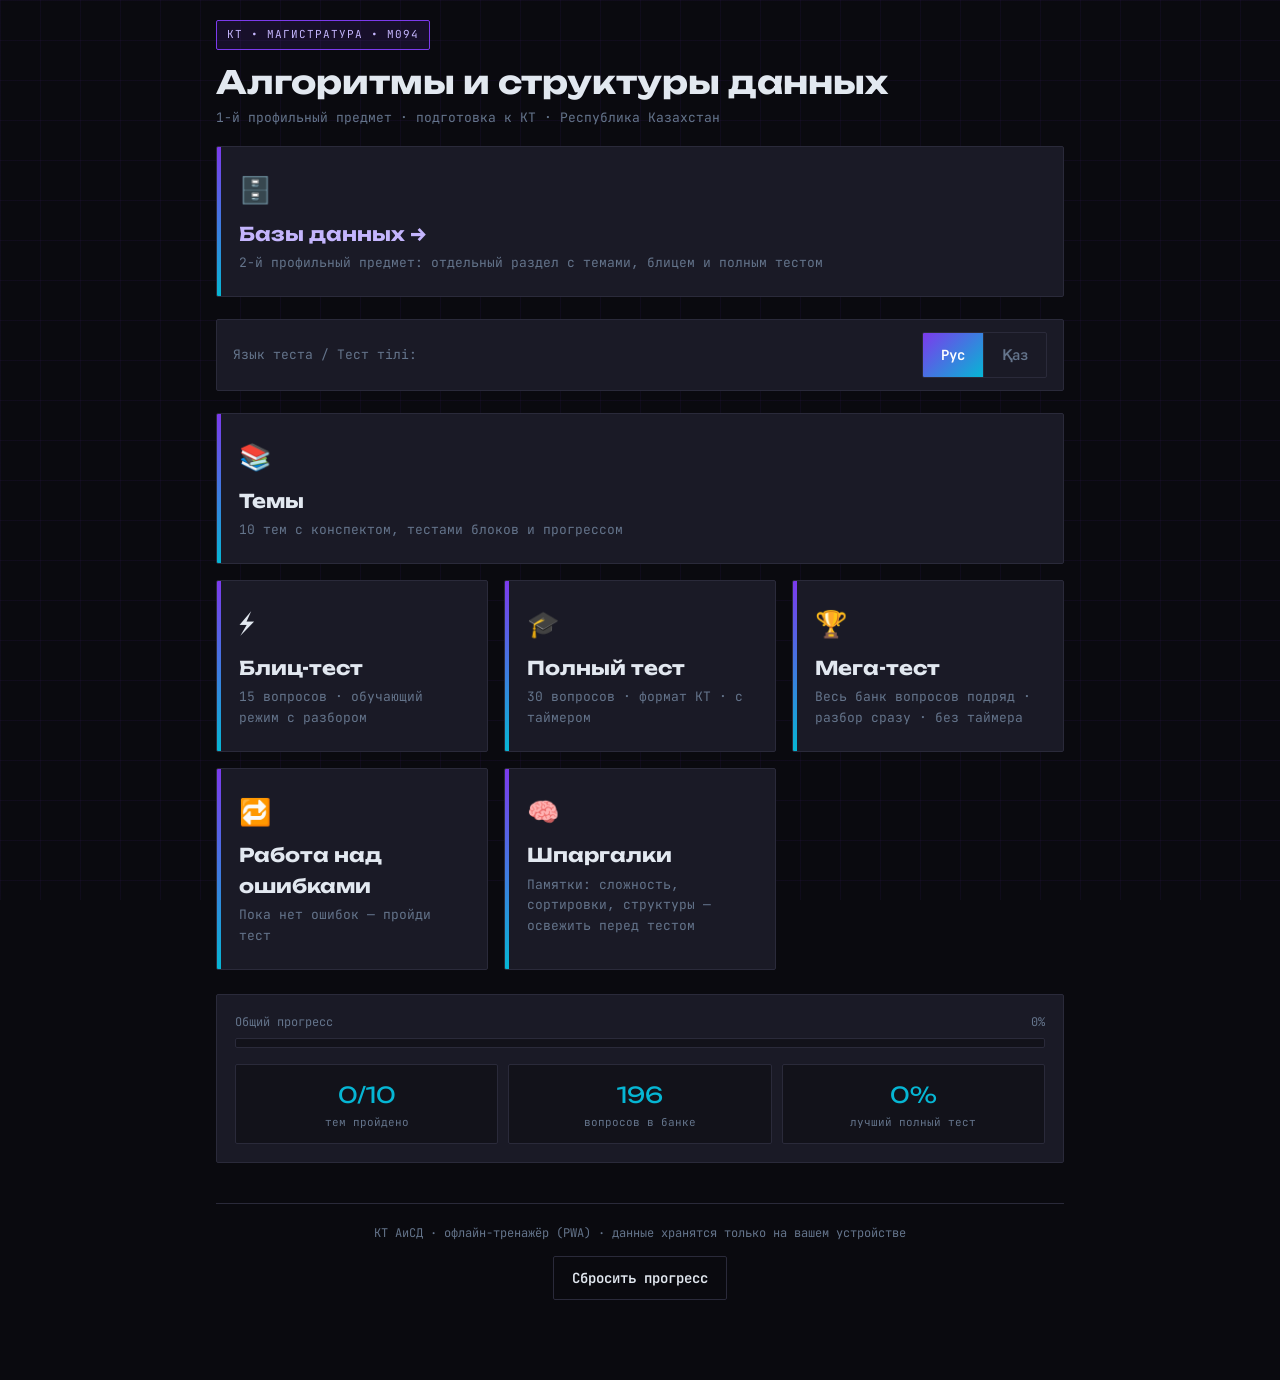
==== commit 93083042: "Мега-тест, анти-повтор в рандомайзере, шпаргалка O-нотации и правки банка Функции: - Новый режим «Ме" ====
--- a/index.html
+++ b/index.html
@@ -56,6 +56,11 @@
         <div class="mc-title">Полный тест</div>
         <div class="mc-desc">30 вопросов · формат КТ · с таймером</div>
       </a>
+      <a class="menu-card" id="card-mega" href="quiz.html?mode=mega">
+        <span class="mc-icon">🏆</span>
+        <div class="mc-title">Мега-тест</div>
+        <div class="mc-desc">Весь банк вопросов подряд · разбор сразу · без таймера</div>
+      </a>
       <a class="menu-card" id="card-mistakes" href="quiz.html?mode=mistakes&count=20">
         <span class="mc-icon">🔁</span>
         <div class="mc-title">Работа над ошибками</div>
@@ -105,6 +110,7 @@
       );
       document.getElementById('card-blitz').href = `quiz.html?mode=blitz&count=15&lang=${lang}`;
       document.getElementById('card-full').href = `quiz.html?mode=full&count=30&lang=${lang}`;
+      document.getElementById('card-mega').href = `quiz.html?mode=mega&lang=${lang}`;
     }
     document.querySelectorAll('.seg-btn').forEach((b) =>
       b.addEventListener('click', () => applyLang(b.dataset.lang))
